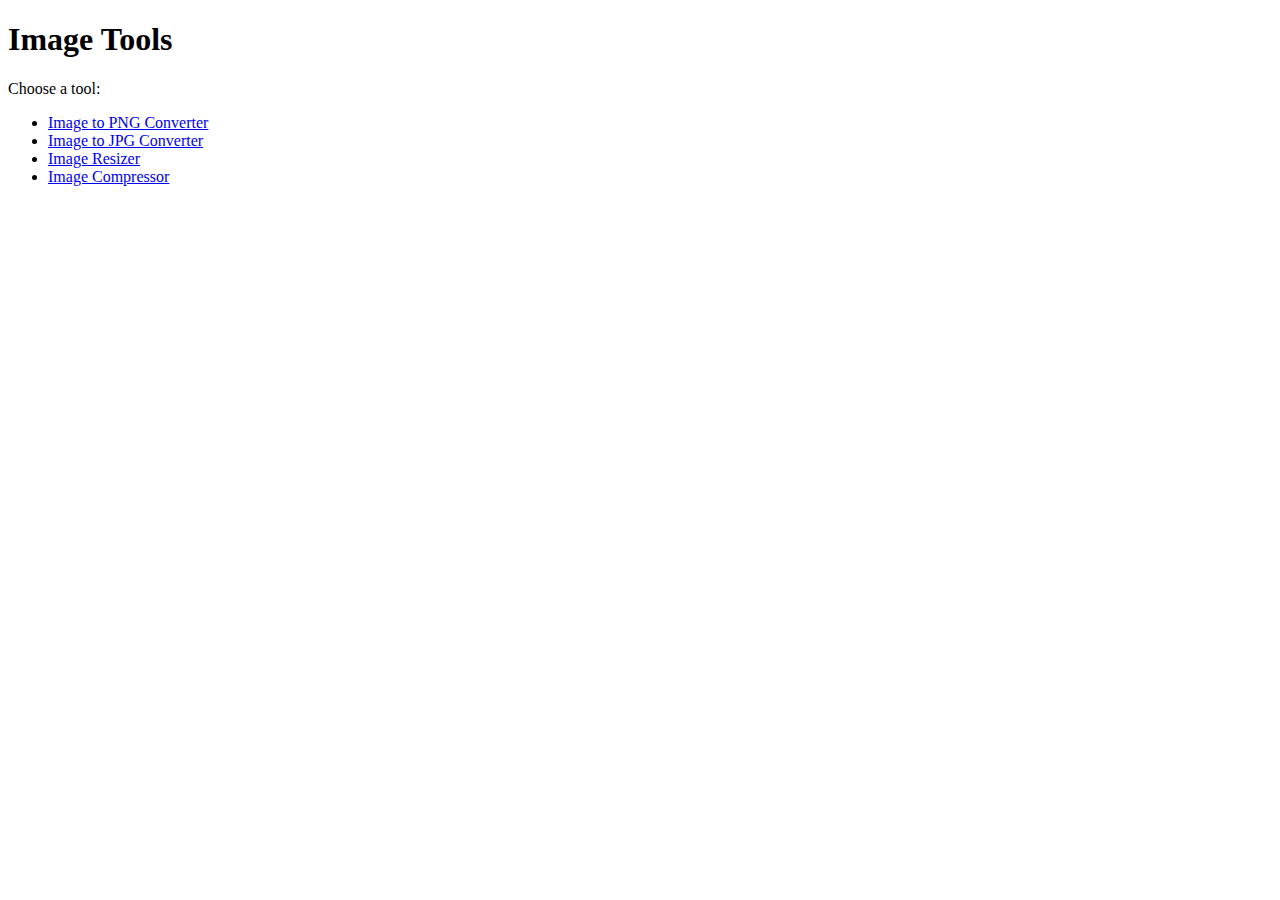
==== tools/image-tools/index.html @ e3ba78ff "Create index.html" ====
<!-- /tools/image-tools/index.html -->
<!DOCTYPE html>
<html lang="en">
<head>
    <meta charset="UTF-8">
    <meta name="viewport" content="width=device-width, initial-scale=1.0">
    <title>Image Tools</title>
    <link rel="stylesheet" href="styles.css"> <!-- Include your CSS if needed -->
</head>
<body>
    <h1>Image Tools</h1>
    <p>Choose a tool:</p>
    <ul>
        <li><a href="image-to-png-converter.html">Image to PNG Converter</a></li>
        <li><a href="image-to-jpg-converter.html">Image to JPG Converter</a></li>
        <li><a href="image-resizer.html">Image Resizer</a></li>
        <li><a href="image-compressor.html">Image Compressor</a></li>
    </ul>
</body>
</html>
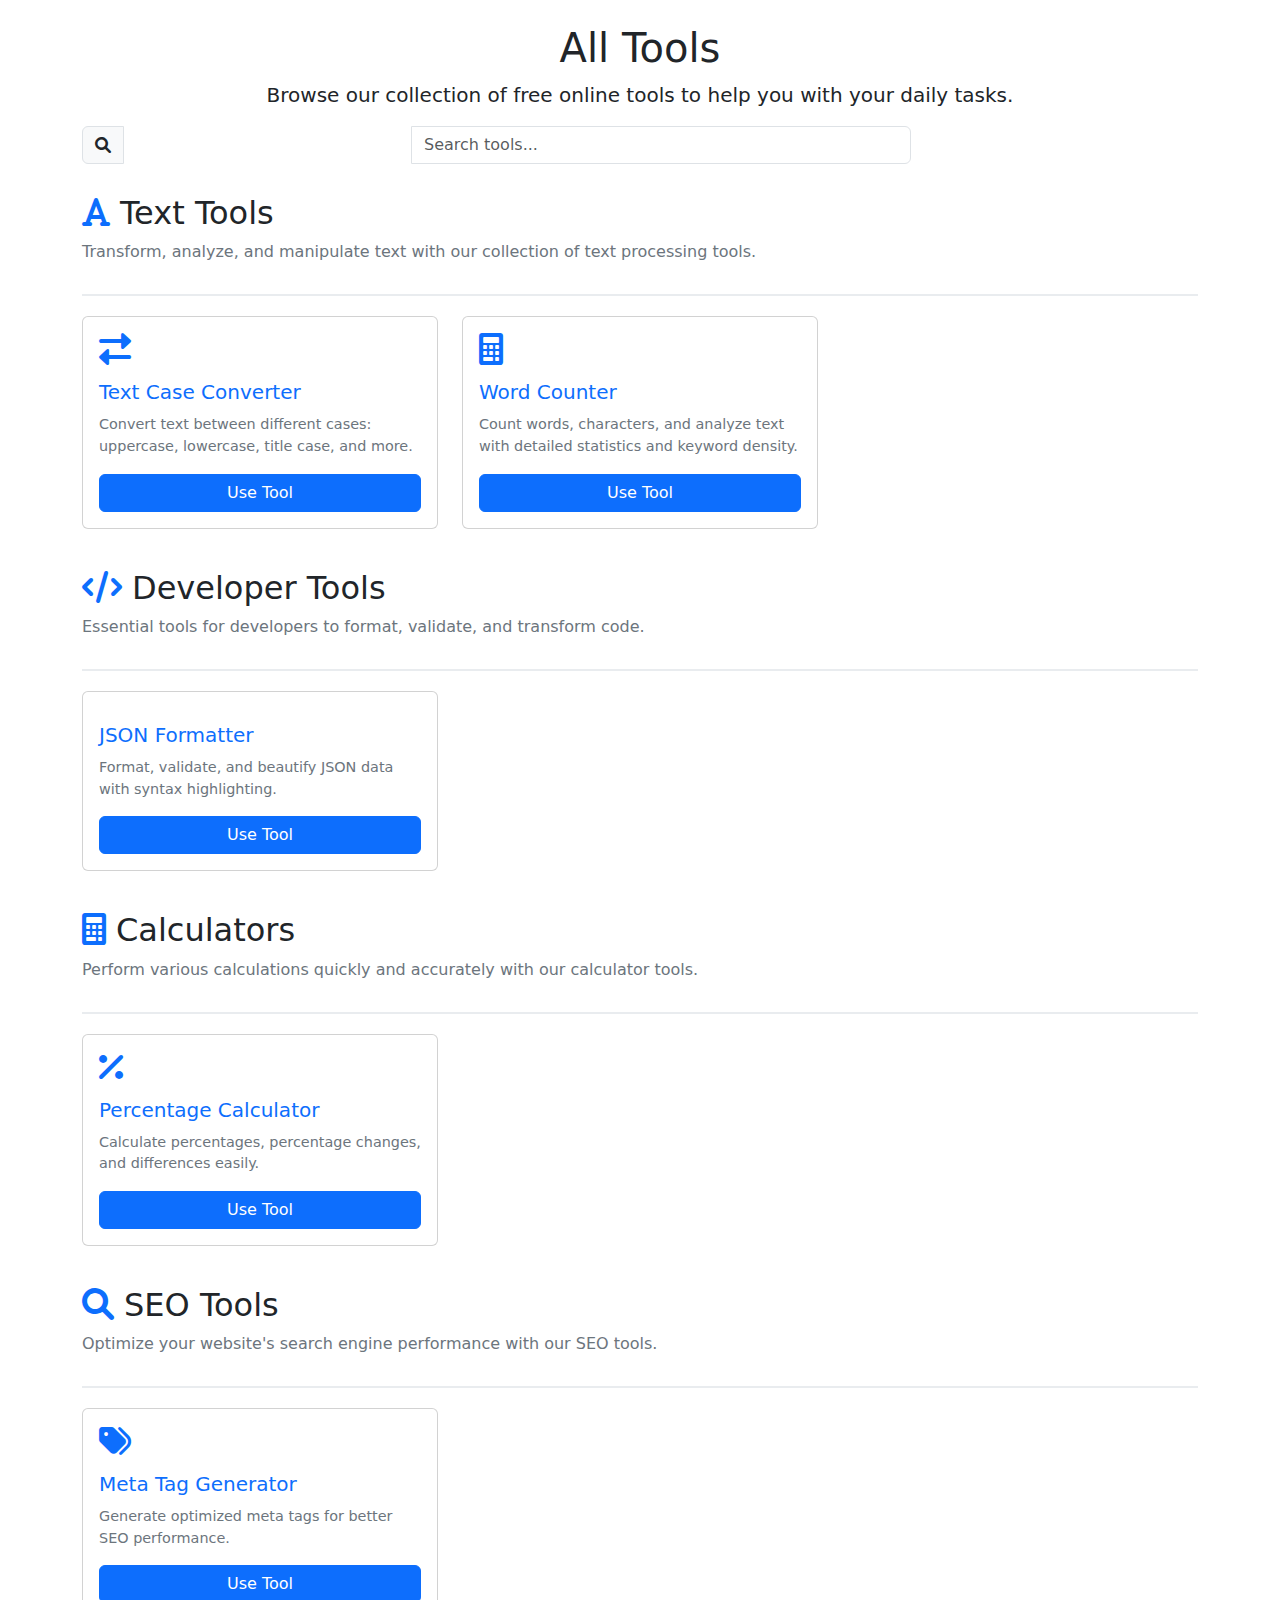
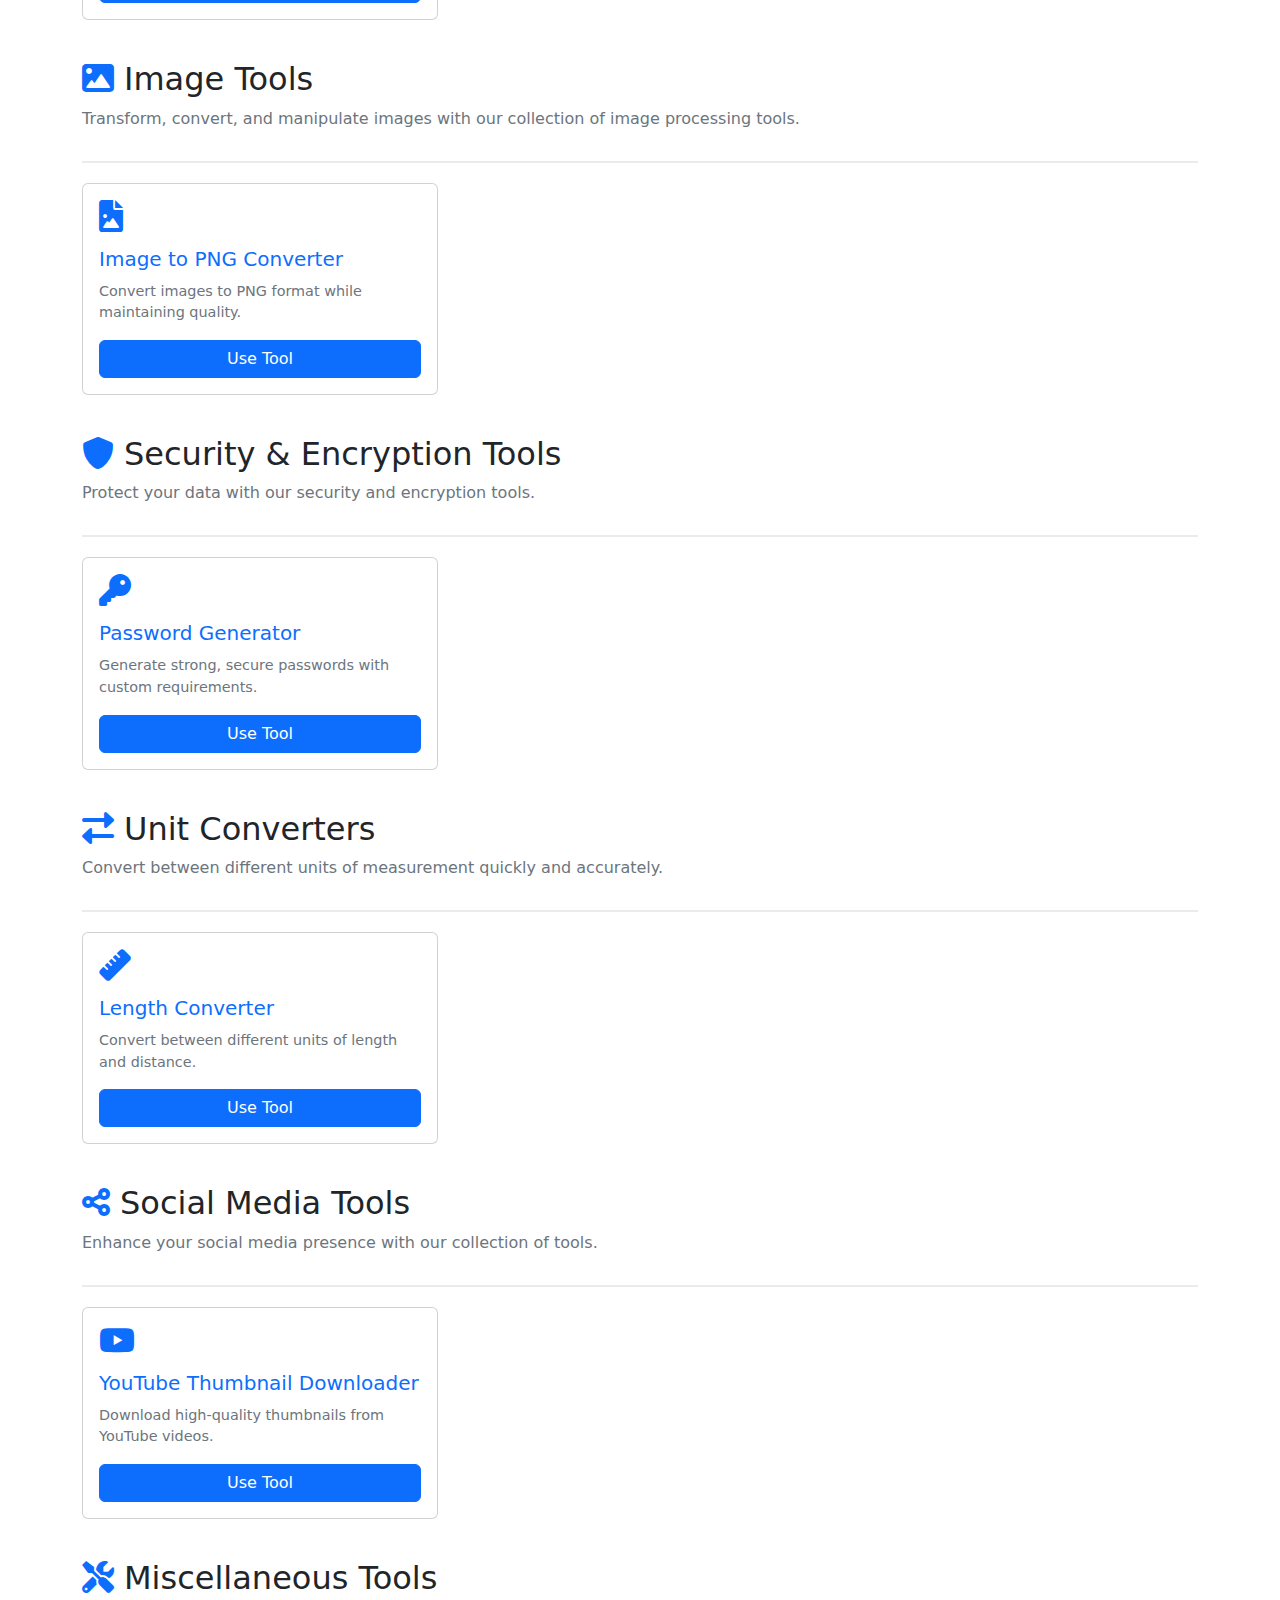
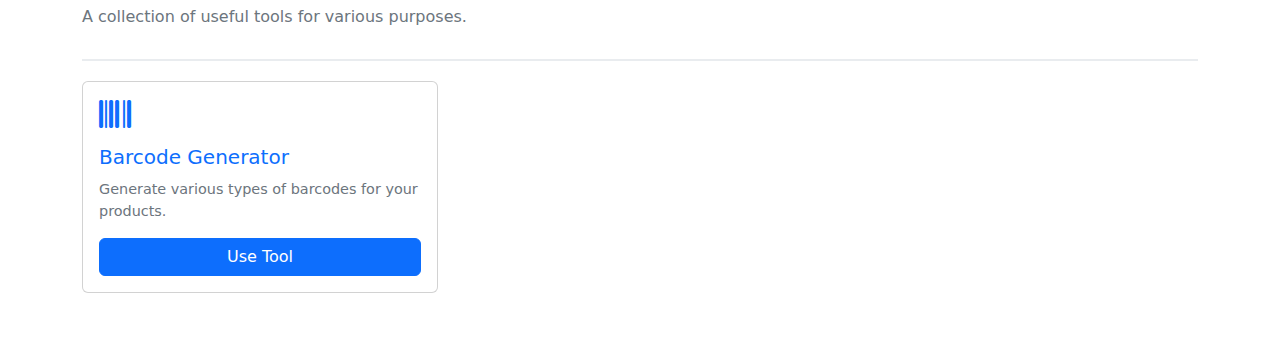
==== commit 7be25e3b: "Update index.html" ====
--- a/tools/image-tools/index.html
+++ b/tools/image-tools/index.html
@@ -1,20 +1,358 @@
-<!-- /tools/image-tools/index.html -->
 <!DOCTYPE html>
 <html lang="en">
 <head>
     <meta charset="UTF-8">
     <meta name="viewport" content="width=device-width, initial-scale=1.0">
-    <title>Image Tools</title>
-    <link rel="stylesheet" href="styles.css"> <!-- Include your CSS if needed -->
+    <title>All Tools - Free Online Tools</title>
+    <meta name="description" content="Browse our collection of free online tools including text tools, developer tools, calculators, converters, and more.">
+    <!-- Bootstrap CSS -->
+    <link href="https://cdn.jsdelivr.net/npm/bootstrap@5.3.0/dist/css/bootstrap.min.css" rel="stylesheet">
+    <!-- Font Awesome -->
+    <link href="https://cdnjs.cloudflare.com/ajax/libs/font-awesome/6.0.0/css/all.min.css" rel="stylesheet">
+    <!-- Custom CSS -->
+    <link href="../assets/css/style.css" rel="stylesheet">
+    <style>
+        .tools-section {
+            margin-bottom: 40px;
+        }
+        .category-header {
+            border-bottom: 2px solid #e9ecef;
+            margin-bottom: 20px;
+            padding-bottom: 10px;
+        }
+        .category-header i {
+            margin-right: 10px;
+            color: #0d6efd;
+        }
+        .tool-card {
+            height: 100%;
+            transition: transform 0.2s, box-shadow 0.2s;
+        }
+        .tool-card:hover {
+            transform: translateY(-5px);
+            box-shadow: 0 4px 15px rgba(0,0,0,0.1);
+        }
+        .tool-card .card-body {
+            display: flex;
+            flex-direction: column;
+        }
+        .tool-card .card-title {
+            color: #0d6efd;
+            margin-bottom: 10px;
+        }
+        .tool-card .card-text {
+            flex-grow: 1;
+            font-size: 0.9rem;
+            color: #6c757d;
+        }
+        .tool-icon {
+            font-size: 2rem;
+            margin-bottom: 15px;
+            color: #0d6efd;
+        }
+        .category-description {
+            color: #6c757d;
+            margin-bottom: 20px;
+        }
+        .search-section {
+            margin-bottom: 30px;
+        }
+        #searchTools {
+            max-width: 500px;
+            margin: 0 auto;
+        }
+        .no-results {
+            display: none;
+            text-align: center;
+            padding: 20px;
+            color: #6c757d;
+        }
+    </style>
 </head>
 <body>
-    <h1>Image Tools</h1>
-    <p>Choose a tool:</p>
-    <ul>
-        <li><a href="image-to-png-converter.html">Image to PNG Converter</a></li>
-        <li><a href="image-to-jpg-converter.html">Image to JPG Converter</a></li>
-        <li><a href="image-resizer.html">Image Resizer</a></li>
-        <li><a href="image-compressor.html">Image Compressor</a></li>
-    </ul>
+    <!-- Header will be loaded dynamically -->
+    <div id="header-placeholder"></div>
+
+    <!-- Main Content -->
+    <main class="container py-4">
+        <div class="tool-container">
+            <div class="tool-header text-center">
+                <h1>All Tools</h1>
+                <p class="lead">
+                    Browse our collection of free online tools to help you with your daily tasks.
+                </p>
+            </div>
+
+            <!-- Search Section -->
+            <div class="search-section">
+                <div class="input-group">
+                    <span class="input-group-text">
+                        <i class="fas fa-search"></i>
+                    </span>
+                    <input type="text" class="form-control" id="searchTools" 
+                           placeholder="Search tools...">
+                </div>
+            </div>
+
+            <div class="no-results">
+                <i class="fas fa-search fa-2x mb-3"></i>
+                <h4>No tools found</h4>
+                <p>Try different keywords or browse through categories below.</p>
+            </div>
+
+            <!-- Text Tools Section -->
+            <div class="tools-section" id="textTools">
+                <div class="category-header">
+                    <h2><i class="fas fa-font"></i>Text Tools</h2>
+                    <p class="category-description">
+                        Transform, analyze, and manipulate text with our collection of text processing tools.
+                    </p>
+                </div>
+                <div class="row row-cols-1 row-cols-md-2 row-cols-lg-3 g-4">
+                    <div class="col">
+                        <div class="card tool-card">
+                            <div class="card-body">
+                                <i class="fas fa-exchange-alt tool-icon"></i>
+                                <h5 class="card-title">Text Case Converter</h5>
+                                <p class="card-text">Convert text between different cases: uppercase, lowercase, title case, and more.</p>
+                                <a href="text-tools/text-case-converter.html" class="btn btn-primary">Use Tool</a>
+                            </div>
+                        </div>
+                    </div>
+                    <div class="col">
+                        <div class="card tool-card">
+                            <div class="card-body">
+                                <i class="fas fa-calculator tool-icon"></i>
+                                <h5 class="card-title">Word Counter</h5>
+                                <p class="card-text">Count words, characters, and analyze text with detailed statistics and keyword density.</p>
+                                <a href="text-tools/word-counter.html" class="btn btn-primary">Use Tool</a>
+                            </div>
+                        </div>
+                    </div>
+                    <!-- Add more text tools here -->
+                </div>
+            </div>
+
+            <!-- Developer Tools Section -->
+            <div class="tools-section" id="developerTools">
+                <div class="category-header">
+                    <h2><i class="fas fa-code"></i>Developer Tools</h2>
+                    <p class="category-description">
+                        Essential tools for developers to format, validate, and transform code.
+                    </p>
+                </div>
+                <div class="row row-cols-1 row-cols-md-2 row-cols-lg-3 g-4">
+                    <div class="col">
+                        <div class="card tool-card">
+                            <div class="card-body">
+                                <i class="fas fa-brackets-curly tool-icon"></i>
+                                <h5 class="card-title">JSON Formatter</h5>
+                                <p class="card-text">Format, validate, and beautify JSON data with syntax highlighting.</p>
+                                <a href="developer-tools/json-formatter.html" class="btn btn-primary">Use Tool</a>
+                            </div>
+                        </div>
+                    </div>
+                    <!-- Add more developer tools here -->
+                </div>
+            </div>
+
+            <!-- Calculators Section -->
+            <div class="tools-section" id="calculators">
+                <div class="category-header">
+                    <h2><i class="fas fa-calculator"></i>Calculators</h2>
+                    <p class="category-description">
+                        Perform various calculations quickly and accurately with our calculator tools.
+                    </p>
+                </div>
+                <div class="row row-cols-1 row-cols-md-2 row-cols-lg-3 g-4">
+                    <div class="col">
+                        <div class="card tool-card">
+                            <div class="card-body">
+                                <i class="fas fa-percent tool-icon"></i>
+                                <h5 class="card-title">Percentage Calculator</h5>
+                                <p class="card-text">Calculate percentages, percentage changes, and differences easily.</p>
+                                <a href="calculators/percentage-calculator.html" class="btn btn-primary">Use Tool</a>
+                            </div>
+                        </div>
+                    </div>
+                    <!-- Add more calculators here -->
+                </div>
+            </div>
+
+            <!-- SEO Tools Section -->
+            <div class="tools-section" id="seoTools">
+                <div class="category-header">
+                    <h2><i class="fas fa-search"></i>SEO Tools</h2>
+                    <p class="category-description">
+                        Optimize your website's search engine performance with our SEO tools.
+                    </p>
+                </div>
+                <div class="row row-cols-1 row-cols-md-2 row-cols-lg-3 g-4">
+                    <div class="col">
+                        <div class="card tool-card">
+                            <div class="card-body">
+                                <i class="fas fa-tags tool-icon"></i>
+                                <h5 class="card-title">Meta Tag Generator</h5>
+                                <p class="card-text">Generate optimized meta tags for better SEO performance.</p>
+                                <a href="seo-tools/meta-tag-generator.html" class="btn btn-primary">Use Tool</a>
+                            </div>
+                        </div>
+                    </div>
+                    <!-- Add more SEO tools here -->
+                </div>
+            </div>
+
+            <!-- Image Tools Section -->
+            <div class="tools-section" id="imageTools">
+                <div class="category-header">
+                    <h2><i class="fas fa-image"></i>Image Tools</h2>
+                    <p class="category-description">
+                        Transform, convert, and manipulate images with our collection of image processing tools.
+                    </p>
+                </div>
+                <div class="row row-cols-1 row-cols-md-2 row-cols-lg-3 g-4">
+                    <div class="col">
+                        <div class="card tool-card">
+                            <div class="card-body">
+                                <i class="fas fa-file-image tool-icon"></i>
+                                <h5 class="card-title">Image to PNG Converter</h5>
+                                <p class="card-text">Convert images to PNG format while maintaining quality.</p>
+                                <a href="image-tools/image-to-png.html" class="btn btn-primary">Use Tool</a>
+                            </div>
+                        </div>
+                    </div>
+                    <!-- Add more image tools here -->
+                </div>
+            </div>
+
+            <!-- Security Tools Section -->
+            <div class="tools-section" id="securityTools">
+                <div class="category-header">
+                    <h2><i class="fas fa-shield-alt"></i>Security & Encryption Tools</h2>
+                    <p class="category-description">
+                        Protect your data with our security and encryption tools.
+                    </p>
+                </div>
+                <div class="row row-cols-1 row-cols-md-2 row-cols-lg-3 g-4">
+                    <div class="col">
+                        <div class="card tool-card">
+                            <div class="card-body">
+                                <i class="fas fa-key tool-icon"></i>
+                                <h5 class="card-title">Password Generator</h5>
+                                <p class="card-text">Generate strong, secure passwords with custom requirements.</p>
+                                <a href="security-tools/password-generator.html" class="btn btn-primary">Use Tool</a>
+                            </div>
+                        </div>
+                    </div>
+                    <!-- Add more security tools here -->
+                </div>
+            </div>
+
+            <!-- Unit Converters Section -->
+            <div class="tools-section" id="unitConverters">
+                <div class="category-header">
+                    <h2><i class="fas fa-exchange-alt"></i>Unit Converters</h2>
+                    <p class="category-description">
+                        Convert between different units of measurement quickly and accurately.
+                    </p>
+                </div>
+                <div class="row row-cols-1 row-cols-md-2 row-cols-lg-3 g-4">
+                    <div class="col">
+                        <div class="card tool-card">
+                            <div class="card-body">
+                                <i class="fas fa-ruler tool-icon"></i>
+                                <h5 class="card-title">Length Converter</h5>
+                                <p class="card-text">Convert between different units of length and distance.</p>
+                                <a href="unit-converters/length-converter.html" class="btn btn-primary">Use Tool</a>
+                            </div>
+                        </div>
+                    </div>
+                    <!-- Add more unit converters here -->
+                </div>
+            </div>
+
+            <!-- Social Media Tools Section -->
+            <div class="tools-section" id="socialMediaTools">
+                <div class="category-header">
+                    <h2><i class="fas fa-share-alt"></i>Social Media Tools</h2>
+                    <p class="category-description">
+                        Enhance your social media presence with our collection of tools.
+                    </p>
+                </div>
+                <div class="row row-cols-1 row-cols-md-2 row-cols-lg-3 g-4">
+                    <div class="col">
+                        <div class="card tool-card">
+                            <div class="card-body">
+                                <i class="fab fa-youtube tool-icon"></i>
+                                <h5 class="card-title">YouTube Thumbnail Downloader</h5>
+                                <p class="card-text">Download high-quality thumbnails from YouTube videos.</p>
+                                <a href="social-media-tools/youtube-thumbnail-downloader.html" class="btn btn-primary">Use Tool</a>
+                            </div>
+                        </div>
+                    </div>
+                    <!-- Add more social media tools here -->
+                </div>
+            </div>
+
+            <!-- Miscellaneous Tools Section -->
+            <div class="tools-section" id="miscTools">
+                <div class="category-header">
+                    <h2><i class="fas fa-tools"></i>Miscellaneous Tools</h2>
+                    <p class="category-description">
+                        A collection of useful tools for various purposes.
+                    </p>
+                </div>
+                <div class="row row-cols-1 row-cols-md-2 row-cols-lg-3 g-4">
+                    <div class="col">
+                        <div class="card tool-card">
+                            <div class="card-body">
+                                <i class="fas fa-barcode tool-icon"></i>
+                                <h5 class="card-title">Barcode Generator</h5>
+                                <p class="card-text">Generate various types of barcodes for your products.</p>
+                                <a href="miscellaneous-tools/barcode-generator.html" class="btn btn-primary">Use Tool</a>
+                            </div>
+                        </div>
+                    </div>
+                    <!-- Add more miscellaneous tools here -->
+                </div>
+            </div>
+        </div>
+    </main>
+
+    <!-- Footer will be loaded dynamically -->
+    <div id="footer-placeholder"></div>
+
+    <!-- Bootstrap Bundle with Popper -->
+    <script src="https://cdn.jsdelivr.net/npm/bootstrap@5.3.0/dist/js/bootstrap.bundle.min.js"></script>
+    <!-- Custom JavaScript -->
+    <script src="../assets/js/main.js"></script>
+    <script>
+        // Search functionality
+        document.getElementById('searchTools').addEventListener('input', function(e) {
+            const searchTerm = e.target.value.toLowerCase();
+            const toolCards = document.querySelectorAll('.tool-card');
+            const noResults = document.querySelector('.no-results');
+            let hasResults = false;
+
+            toolCards.forEach(card => {
+                const title = card.querySelector('.card-title').textContent.toLowerCase();
+                const description = card.querySelector('.card-text').textContent.toLowerCase();
+                const isMatch = title.includes(searchTerm) || description.includes(searchTerm);
+                
+                card.closest('.col').style.display = isMatch ? 'block' : 'none';
+                if (isMatch) hasResults = true;
+            });
+
+            // Show/hide no results message
+            noResults.style.display = hasResults ? 'none' : 'block';
+
+            // Show/hide category headers based on visible tools
+            document.querySelectorAll('.tools-section').forEach(section => {
+                const hasVisibleTools = Array.from(section.querySelectorAll('.tool-card'))
+                    .some(card => card.closest('.col').style.display !== 'none');
+                section.style.display = hasVisibleTools ? 'block' : 'none';
+            });
+        });
+    </script>
 </body>
-</html>
+</html> 
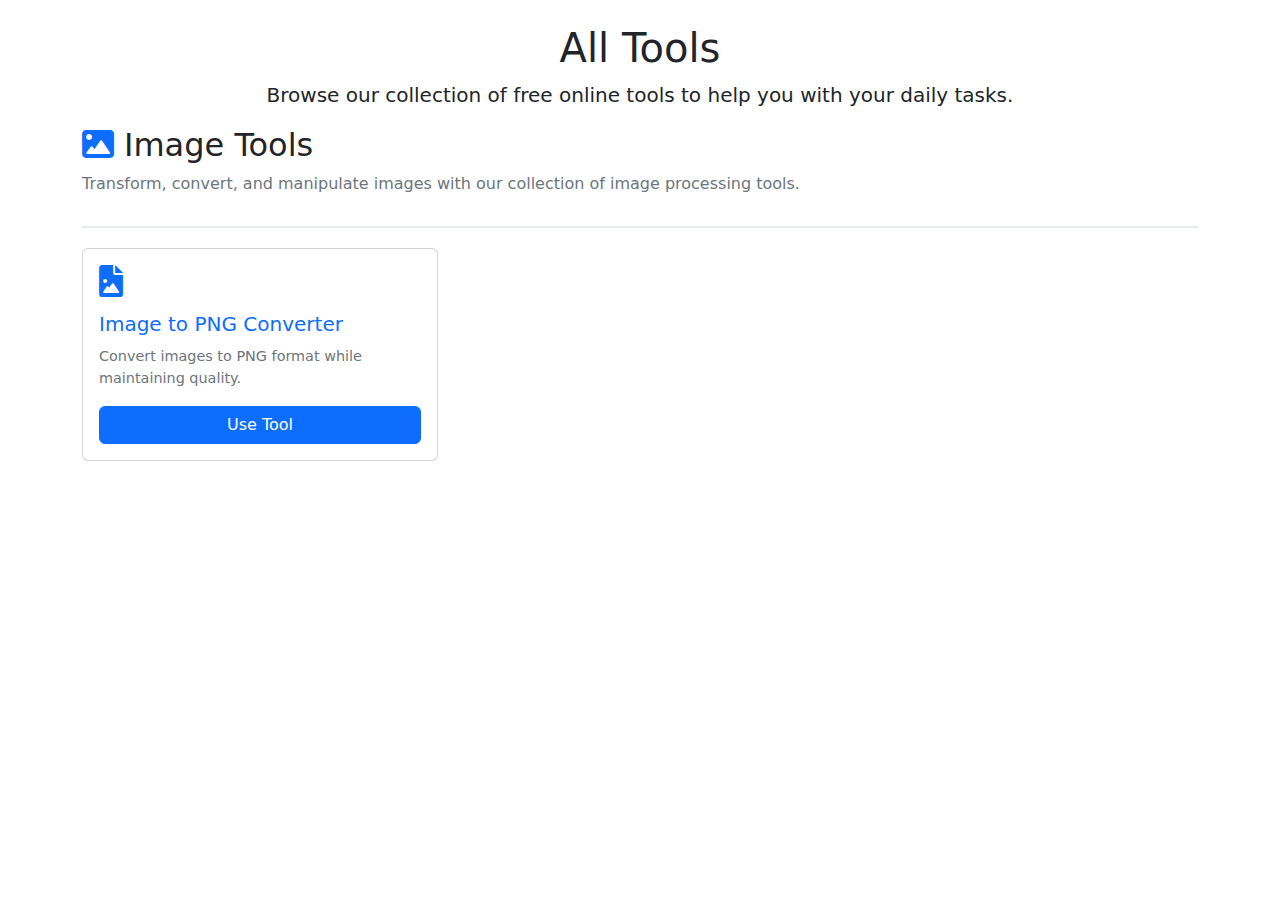
==== commit 3a09f007: "Update index.html" ====
--- a/tools/image-tools/index.html
+++ b/tools/image-tools/index.html
@@ -83,16 +83,7 @@
                 </p>
             </div>
 
-            <!-- Search Section -->
-            <div class="search-section">
-                <div class="input-group">
-                    <span class="input-group-text">
-                        <i class="fas fa-search"></i>
-                    </span>
-                    <input type="text" class="form-control" id="searchTools" 
-                           placeholder="Search tools...">
-                </div>
-            </div>
+     
 
             <div class="no-results">
                 <i class="fas fa-search fa-2x mb-3"></i>
@@ -100,107 +91,8 @@
                 <p>Try different keywords or browse through categories below.</p>
             </div>
 
-            <!-- Text Tools Section -->
-            <div class="tools-section" id="textTools">
-                <div class="category-header">
-                    <h2><i class="fas fa-font"></i>Text Tools</h2>
-                    <p class="category-description">
-                        Transform, analyze, and manipulate text with our collection of text processing tools.
-                    </p>
-                </div>
-                <div class="row row-cols-1 row-cols-md-2 row-cols-lg-3 g-4">
-                    <div class="col">
-                        <div class="card tool-card">
-                            <div class="card-body">
-                                <i class="fas fa-exchange-alt tool-icon"></i>
-                                <h5 class="card-title">Text Case Converter</h5>
-                                <p class="card-text">Convert text between different cases: uppercase, lowercase, title case, and more.</p>
-                                <a href="text-tools/text-case-converter.html" class="btn btn-primary">Use Tool</a>
-                            </div>
-                        </div>
-                    </div>
-                    <div class="col">
-                        <div class="card tool-card">
-                            <div class="card-body">
-                                <i class="fas fa-calculator tool-icon"></i>
-                                <h5 class="card-title">Word Counter</h5>
-                                <p class="card-text">Count words, characters, and analyze text with detailed statistics and keyword density.</p>
-                                <a href="text-tools/word-counter.html" class="btn btn-primary">Use Tool</a>
-                            </div>
-                        </div>
-                    </div>
-                    <!-- Add more text tools here -->
-                </div>
-            </div>
-
-            <!-- Developer Tools Section -->
-            <div class="tools-section" id="developerTools">
-                <div class="category-header">
-                    <h2><i class="fas fa-code"></i>Developer Tools</h2>
-                    <p class="category-description">
-                        Essential tools for developers to format, validate, and transform code.
-                    </p>
-                </div>
-                <div class="row row-cols-1 row-cols-md-2 row-cols-lg-3 g-4">
-                    <div class="col">
-                        <div class="card tool-card">
-                            <div class="card-body">
-                                <i class="fas fa-brackets-curly tool-icon"></i>
-                                <h5 class="card-title">JSON Formatter</h5>
-                                <p class="card-text">Format, validate, and beautify JSON data with syntax highlighting.</p>
-                                <a href="developer-tools/json-formatter.html" class="btn btn-primary">Use Tool</a>
-                            </div>
-                        </div>
-                    </div>
-                    <!-- Add more developer tools here -->
-                </div>
-            </div>
-
-            <!-- Calculators Section -->
-            <div class="tools-section" id="calculators">
-                <div class="category-header">
-                    <h2><i class="fas fa-calculator"></i>Calculators</h2>
-                    <p class="category-description">
-                        Perform various calculations quickly and accurately with our calculator tools.
-                    </p>
-                </div>
-                <div class="row row-cols-1 row-cols-md-2 row-cols-lg-3 g-4">
-                    <div class="col">
-                        <div class="card tool-card">
-                            <div class="card-body">
-                                <i class="fas fa-percent tool-icon"></i>
-                                <h5 class="card-title">Percentage Calculator</h5>
-                                <p class="card-text">Calculate percentages, percentage changes, and differences easily.</p>
-                                <a href="calculators/percentage-calculator.html" class="btn btn-primary">Use Tool</a>
-                            </div>
-                        </div>
-                    </div>
-                    <!-- Add more calculators here -->
-                </div>
-            </div>
-
-            <!-- SEO Tools Section -->
-            <div class="tools-section" id="seoTools">
-                <div class="category-header">
-                    <h2><i class="fas fa-search"></i>SEO Tools</h2>
-                    <p class="category-description">
-                        Optimize your website's search engine performance with our SEO tools.
-                    </p>
-                </div>
-                <div class="row row-cols-1 row-cols-md-2 row-cols-lg-3 g-4">
-                    <div class="col">
-                        <div class="card tool-card">
-                            <div class="card-body">
-                                <i class="fas fa-tags tool-icon"></i>
-                                <h5 class="card-title">Meta Tag Generator</h5>
-                                <p class="card-text">Generate optimized meta tags for better SEO performance.</p>
-                                <a href="seo-tools/meta-tag-generator.html" class="btn btn-primary">Use Tool</a>
-                            </div>
-                        </div>
-                    </div>
-                    <!-- Add more SEO tools here -->
-                </div>
-            </div>
+          
+         
 
             <!-- Image Tools Section -->
             <div class="tools-section" id="imageTools">
@@ -225,95 +117,6 @@
                 </div>
             </div>
 
-            <!-- Security Tools Section -->
-            <div class="tools-section" id="securityTools">
-                <div class="category-header">
-                    <h2><i class="fas fa-shield-alt"></i>Security & Encryption Tools</h2>
-                    <p class="category-description">
-                        Protect your data with our security and encryption tools.
-                    </p>
-                </div>
-                <div class="row row-cols-1 row-cols-md-2 row-cols-lg-3 g-4">
-                    <div class="col">
-                        <div class="card tool-card">
-                            <div class="card-body">
-                                <i class="fas fa-key tool-icon"></i>
-                                <h5 class="card-title">Password Generator</h5>
-                                <p class="card-text">Generate strong, secure passwords with custom requirements.</p>
-                                <a href="security-tools/password-generator.html" class="btn btn-primary">Use Tool</a>
-                            </div>
-                        </div>
-                    </div>
-                    <!-- Add more security tools here -->
-                </div>
-            </div>
-
-            <!-- Unit Converters Section -->
-            <div class="tools-section" id="unitConverters">
-                <div class="category-header">
-                    <h2><i class="fas fa-exchange-alt"></i>Unit Converters</h2>
-                    <p class="category-description">
-                        Convert between different units of measurement quickly and accurately.
-                    </p>
-                </div>
-                <div class="row row-cols-1 row-cols-md-2 row-cols-lg-3 g-4">
-                    <div class="col">
-                        <div class="card tool-card">
-                            <div class="card-body">
-                                <i class="fas fa-ruler tool-icon"></i>
-                                <h5 class="card-title">Length Converter</h5>
-                                <p class="card-text">Convert between different units of length and distance.</p>
-                                <a href="unit-converters/length-converter.html" class="btn btn-primary">Use Tool</a>
-                            </div>
-                        </div>
-                    </div>
-                    <!-- Add more unit converters here -->
-                </div>
-            </div>
-
-            <!-- Social Media Tools Section -->
-            <div class="tools-section" id="socialMediaTools">
-                <div class="category-header">
-                    <h2><i class="fas fa-share-alt"></i>Social Media Tools</h2>
-                    <p class="category-description">
-                        Enhance your social media presence with our collection of tools.
-                    </p>
-                </div>
-                <div class="row row-cols-1 row-cols-md-2 row-cols-lg-3 g-4">
-                    <div class="col">
-                        <div class="card tool-card">
-                            <div class="card-body">
-                                <i class="fab fa-youtube tool-icon"></i>
-                                <h5 class="card-title">YouTube Thumbnail Downloader</h5>
-                                <p class="card-text">Download high-quality thumbnails from YouTube videos.</p>
-                                <a href="social-media-tools/youtube-thumbnail-downloader.html" class="btn btn-primary">Use Tool</a>
-                            </div>
-                        </div>
-                    </div>
-                    <!-- Add more social media tools here -->
-                </div>
-            </div>
-
-            <!-- Miscellaneous Tools Section -->
-            <div class="tools-section" id="miscTools">
-                <div class="category-header">
-                    <h2><i class="fas fa-tools"></i>Miscellaneous Tools</h2>
-                    <p class="category-description">
-                        A collection of useful tools for various purposes.
-                    </p>
-                </div>
-                <div class="row row-cols-1 row-cols-md-2 row-cols-lg-3 g-4">
-                    <div class="col">
-                        <div class="card tool-card">
-                            <div class="card-body">
-                                <i class="fas fa-barcode tool-icon"></i>
-                                <h5 class="card-title">Barcode Generator</h5>
-                                <p class="card-text">Generate various types of barcodes for your products.</p>
-                                <a href="miscellaneous-tools/barcode-generator.html" class="btn btn-primary">Use Tool</a>
-                            </div>
-                        </div>
-                    </div>
-                    <!-- Add more miscellaneous tools here -->
                 </div>
             </div>
         </div>
